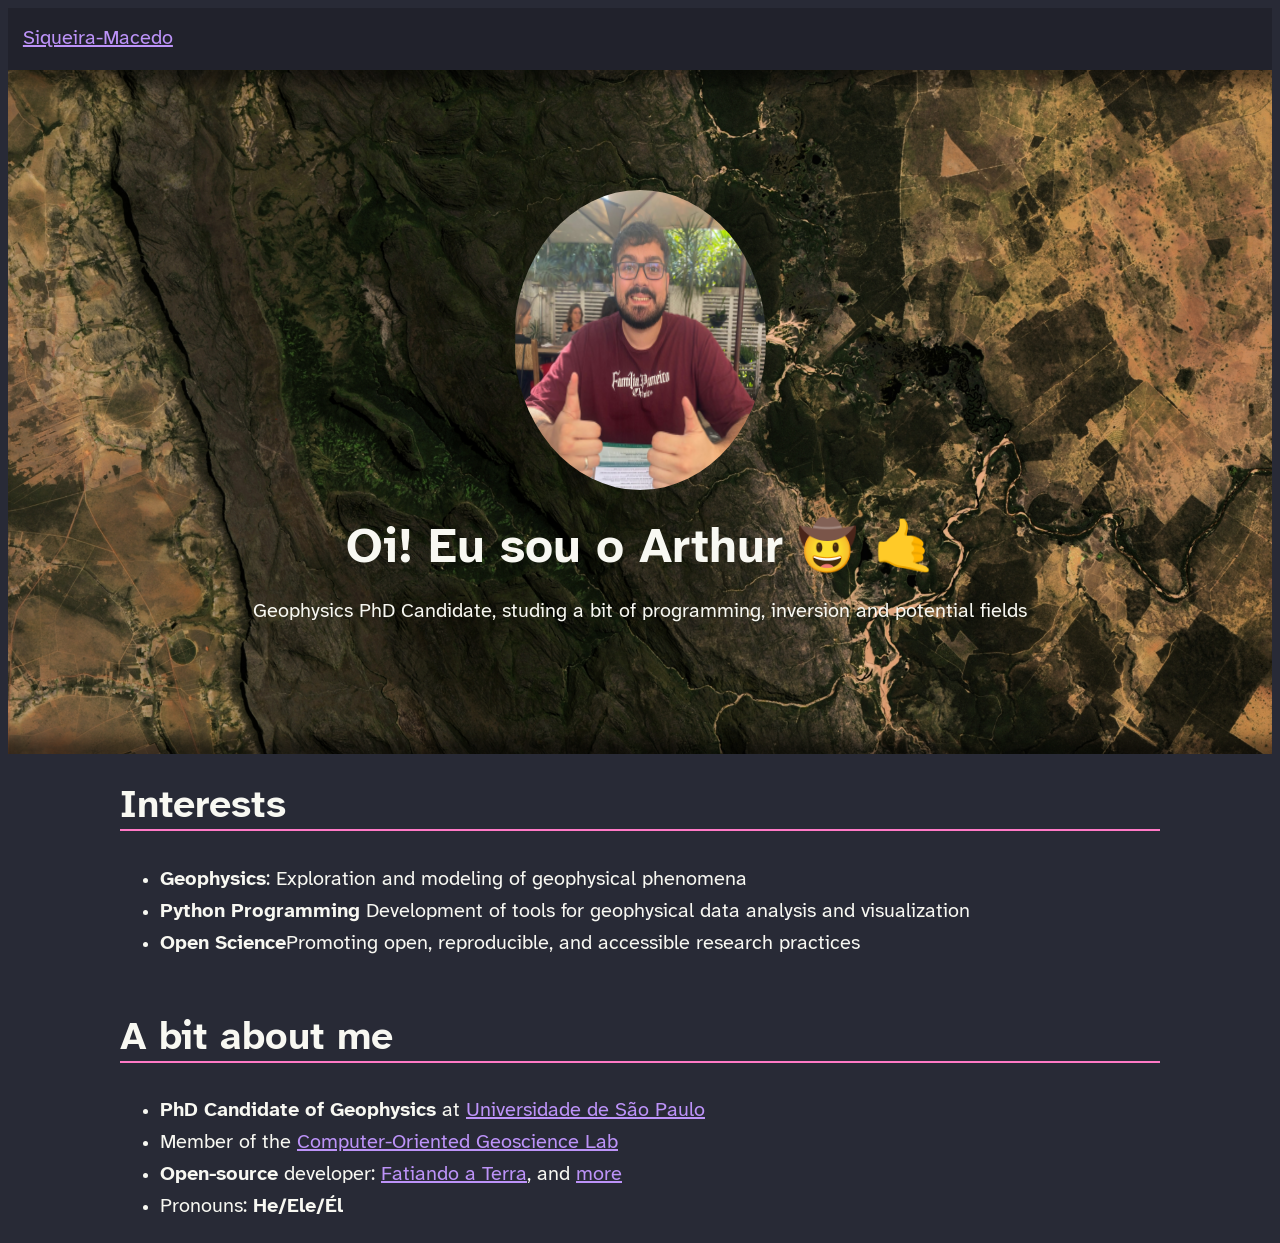
==== html/index.html @ d5e0dd9d "Add an scratch of my personal page" ====
<!DOCTYPE html>
<html lang="en">
<head>
    <meta charset="UTF-8">
    <meta name="viewport" content="width=device-width, initial-scale=1.0">
    <title>Siqueira-Macedo</title>
    <!--Main CSS style sheet-->
    <link rel="stylesheet" href="../css/style.css">
    <!-- Atkinson Hyperlegible fonts -->
    <link rel="stylesheet" href="../pkg/atkinson-hyperlegible-next/font.css">
    <link rel="stylesheet" href="../pkg/atkinson-hyperlegible-mono/font.css">
</head>
<body>
    <header id="top">
    <div class="content-wide spread">
      <a aria-label="Home" class="font-bold" href=".">Siqueira-Macedo</a>
    </div>
  </header>

  

    <main class="flow">
        <div class="banner" style="background-image: url(../images/vale-do-pati.jpg)">
                <div class="profile flow">
            <img 
                src="../images/arthur.png" 
                alt="Arthur Siqueira-Macedo" 
                title="Arthur Siqueira-Macedo" 
                width="250" 
                height="300" 
                draggable="true"
                loading="lazy"
            >
        </div>
        <div class="center-content">
          <h1>Oi! Eu sou o Arthur &#x1F920; &#x1F919;</h1>
          <p> Geophysics PhD Candidate, studing a bit of programming, inversion and potential fields</p>
        </div>
    </main>


    <div class="content margin-top-2xl flow">
        <h2 id="interests"> Interests</h2>
            <ul>
                <li> <strong>Geophysics</strong>: Exploration and modeling of geophysical phenomena</li>
                <li> <strong> Python Programming </strong> Development of tools for geophysical data analysis and visualization</li>
                <li> <strong>Open Science</strong>Promoting open, reproducible, and accessible research practices</li>
                
            </ul>

        <h2 id="a-bit-about-me">A bit about me</h2>
            <ul>
                <li><strong>PhD Candidate of Geophysics</strong> at <a href="https://www.iag.usp.br">Universidade de São Paulo</a></li>
                <li>Member of the <a href="https://www.compgeolab.org">Computer-Oriented Geoscience Lab</a></li>
                <li><strong>Open-source</strong> developer:
                <a href="https://www.fatiando.org">Fatiando a Terra</a>,
                and <a href="https://github.com/arthursmacedo">more</a></li>
                <li>Pronouns: <strong>He/Ele/Él</strong></li>
            </ul>

</div>
</body>
</html>
---- css/style.css ----
/* Typography and colors for main elements */
/*****************************************************************************/
:root {
  /* Dracula Official Palette */
  --color-dark: #282a36;        /* Dark Background */
  --color-medium: #6272a4;      /* Comment / Muted Text */
  --color-lightish: #44475a;    /* Current Line / Card Background */
  --color-light: #f8f8f2;       /* Foreground / Main Text */
  --color-primary: #bd93f9;     /* Purple */
  --color-secondary: #ff79c6;   /* Pink */
  --color-muted: #8be9fd;       /* Cyan */
  --color-extramuted: #6272a455;/* Semi-transparent Comment */

  /* Type scale calculated using https://utopia.fyi/type/calculator */
  --size--1: clamp(0.94rem, calc(0.90rem + 0.18vw), 1.04rem);
  --size-0: clamp(1.13rem, calc(1.08rem + 0.22vw), 1.25rem);
  --size-1: clamp(1.41rem, calc(1.35rem + 0.27vw), 1.56rem);
  --size-2: clamp(1.76rem, calc(1.69rem + 0.34vw), 1.95rem);
  --size-3: clamp(2.20rem, calc(2.11rem + 0.42vw), 2.44rem);
  --size-4: clamp(2.75rem, calc(2.64rem + 0.53vw), 3.05rem);
  --size-5: clamp(3.43rem, calc(3.30rem + 0.66vw), 3.82rem);

  /* Space scale calculated using https://utopia.fyi/space/calculator/ */
  --space-3xs: clamp(0.31rem, calc(0.31rem + 0.00vw), 0.31rem);
  --space-2xs: clamp(0.56rem, calc(0.54rem + 0.10vw), 0.63rem);
  --space-xs: clamp(0.88rem, calc(0.85rem + 0.10vw), 0.94rem);
  --space-s: clamp(1.13rem, calc(1.08rem + 0.21vw), 1.25rem);
  --space-m: clamp(1.69rem, calc(1.63rem + 0.31vw), 1.88rem);
  --space-l: clamp(2.25rem, calc(2.17rem + 0.42vw), 2.50rem);
  --space-xl: clamp(3.38rem, calc(3.25rem + 0.63vw), 3.75rem);
  --space-2xl: clamp(4.50rem, calc(4.33rem + 0.83vw), 5.00rem);
  --space-3xl: clamp(6.75rem, calc(6.50rem + 1.25vw), 7.50rem);
  --space-4xl: clamp(10.13rem, calc(9.75rem + 1.88vw), 11.25rem);
  --space-5xl: clamp(15.75rem, calc(15.1413rem + 3.0435vw), 17.5rem);

  /* Spaces and other sizes */
  --gutter: var(--space-xs);
  --block-border: 0.35em;
}

body {
  background: var(--color-dark);
  color: var(--color-light);
  font-family: "Atkinson Hyperlegible Next", sans-serif;
  font-size: var(--size-0);
  line-height: 1.6;
}

a {
  color: var(--color-primary);
  text-decoration: underline;
}

a:hover {
  color: var(--color-secondary);
}

h1,
h2,
h3 {
  color: var(--color-light);
  font-weight: 800;
  line-height: 1.1;
}

h1 {
  font-size: var(--size-4);
}

h2 {
  font-size: var(--size-3);
  border-bottom: 2px solid var(--color-secondary);
}

h3 {
  font-size: var(--size-1);
}

hr {
  height: 3px;
  background-color: var(--color-extramuted);
  opacity: 1;
  border: none;
  margin-bottom: 3em;
  --flow-space: 3em;
}

code {
  font-family: "Atkinson Hyperlegible Mono", monospace;
  background-color: var(--color-lightish);
  color: var(--color-secondary);
  padding: .2em .3em;
  border-radius: 6px;
}

pre {
  width: 100%;
  background-color: var(--color-lightish);
  color: var(--color-light);
  border-radius: 0.25em;
  overflow: auto;
  display: block;
  padding: var(--gutter);
}

pre > code {
  padding: 0;
  background-color: transparent;
  color: inherit;
}

header, footer {
  background-color: #21222c; /* Levemente mais escuro que a página */
  background-size: cover;
  color: var(--color-light);
}

header {
  padding: var(--gutter);
}

header img {
  height: 40px;
  width: auto;
}

footer {
  padding: var(--space-xl) var(--gutter);
  margin-top: var(--space-3xl);
  line-height: 2;
  border-top: 1px solid var(--color-lightish);
}

footer a {
  color: var(--color-primary);
}

footer a:hover {
  color: var(--color-secondary);
}

nav a {
  color: var(--color-light);
  border-bottom: none;
  text-decoration: none;
}

nav a:hover {
  color: var(--color-secondary);
  border-bottom: none;
  text-decoration: none;
}

nav a.active {
  text-decoration: none;
  border-bottom: 2px solid var(--color-secondary);
}

nav a::after{
  content: "";
  display: block;
  width: 100%;
  height: 2px;
  background: var(--color-secondary);
  transition: transform 0.2s ease-in-out;
  transform: scale(0);
}

nav a:hover::after {
  transform: scale(1);
}

nav a.active:hover::after {
  transform: scale(0);
}

figure > img {
  box-shadow: 0px 4px 15px rgba(0, 0, 0, 0.5);
}

figcaption {
  font-size: var(--size--1);
  color: var(--color-medium);
  text-align: center;
}

figcaption a {
  color: var(--color-muted);
}

figcaption a:hover {
  color: var(--color-primary);
}

img {
  width: 100%;
}

blockquote {
  border-left: var(--block-border) solid var(--color-primary);
  background-color: var(--color-lightish);
  color: var(--color-light);
  padding: var(--gutter);
  border-radius: 0 4px 4px 0;
}


/* Flow and rythm */
/*****************************************************************************/
.flow > * + * {
  margin-block-start: var(--flow-space, 1em);
}

:is(h1, h2, h3, figure) {
  --flow-space: 1.5em;
}

/* Flow elements inside these containers automatically */
blockquote > * + *, figure > * + *, .callout > * + * {
  margin-block-start: 0.5em;
}

.center-content{
  justify-content: center;
  text-align: center;
}

/* Blocks */
/*****************************************************************************/
.content {
  max-width: 80ch;
  margin-left: auto;
  margin-right: auto;
  padding-left: var(--gutter);
  padding-right: var(--gutter);
}

.content-wide {
  max-width: 1320px;
  margin-left: auto;
  margin-right: auto;
}

.banner {
  width: 100%;
  background-size: cover;
  background-position: center right;
  box-shadow:
    inset 0px 30px 15px -15px rgba(0, 0, 0, 0.50),
    inset 0px -30px 15px -15px rgba(0, 0, 0, 0.50);
  padding: var(--space-3xl) 0;
  color: var(--color-light);
  line-height: .25;
  --flow-space: 2em;
}

.banner a {
  color: var(--color-primary);
  text-decoration: none;
  border-bottom: 2px solid var(--color-primary);
}

.banner a:hover {
  color: var(--color-secondary);
  border-bottom: 2px solid var(--color-secondary);
}

.callout {
  background-color: var(--color-lightish);
  border-left: var(--block-border) solid var(--color-primary);
  padding: var(--gutter);
  border-radius: 0 4px 4px 0;
}

.lead {
  font-size: var(--size-1);
  color: var(--color-muted);
}

.profile {
  display: flex;
  flex-wrap: wrap;
  align-items: center;
  justify-content: center;
  gap: var(--gutter) var(--space-m);
  --flow-space: 2em;
}


.profile img {
  border-radius:50%;
  max-width: 20%;
  justify-content: center;
}

.profile-info {
  flex: 3;
  order: 2;
  min-width: 30ch;
  line-height: 1.5;
  --flow-space: 0.5em;
}

.column-container {
  display: flex;
  flex-wrap: wrap;
  align-items: start;
  justify-content: flex-start;
  gap: var(--space-l) var(--space-m);
}

.column-body {
  flex: 3;
  min-width: 70%;
}

.column-body > nav a {
  color: var(--color-primary);
}

.column-body > nav a:hover {
  color: var(--color-secondary);
  text-decoration: underline;
}

.column-nav {
  flex: 1;
  min-width: 18ch;
  height: 100%;
  padding-left: var(--gutter);
  border-left: 2px solid var(--color-extramuted);
  --flow-space: 0.75em;
  position: sticky;
  top: 0;
}

.column-nav a {
  color: var(--color-medium);
}

.column-nav a:hover {
  color: var(--color-light);
  text-decoration: none;
}

.column-nav ol {
  padding-left: 0;
}

.column-nav li {
  list-style-position: inside;
  padding-left: var(--space-3xs);
  border-left: 3px solid transparent;
  line-height: 1.2;
}

.column-nav li::marker {
  color: var(--color-medium);
}

.column-nav li:hover {
  border-left: 3px solid var(--color-secondary);
}

.column-nav li:hover::marker {
  color: var(--color-light);
}

.column-nav li.active {
  border-left: 3px solid var(--color-secondary);
}

.column-nav li.active > a {
  color: var(--color-light);
}

.column-nav li.active::marker {
  color: var(--color-light);
}


/* Utilities */
/*****************************************************************************/
.list-inline {
  display: flex;
  flex-wrap: wrap;
  align-items: center;
  justify-content: flex-start;
  gap: var(--gutter);
  line-height: 1;
  padding-left: 0;
}

.spread {
  display: flex;
  flex-wrap: wrap;
  align-items: center;
  justify-content: space-between;
  gap: var(--gutter);
}


/* Utilities */
/*****************************************************************************/
.flow-large {
  --flow-space: 2.5em;
}

.extra-space {
  margin-top: var(--space-2xl);
}

.extra-space-xl {
  margin-top: var(--space-3xl);
}

.extra-space-xs {
  margin-top: var(--space-l);
}

.font-small {
  font-size: var(--size--1);
}

.font-normal {
  font-size: var(--size-0);
}

.font-large {
  font-size: var(--size-1);
}

.text-center {
  text-align: center;
}

.text-right {
  text-align: right;
}

.text-bold {
  font-weight: bold;
}

.text-italic {
  font-style: italic;
}

.text-muted {
  color: var(--color-medium);
}

.text-muted a {
  color: var(--color-medium);
}

.text-muted a:hover {
  color: var(--color-primary);
}


/* Create thumbnail for youtube videos */
/* ----------------------------------- */

.ratio {
  position: relative;
  width: 100%;
}
.ratio::before {
  display: block;
  padding-top: var(--bs-aspect-ratio);
  content: "";
}
.ratio > * {
  position: absolute;
  top: 0;
  left: 0;
  width: 100%;
  height: 100%;
}

.ratio-1x1 {
  --bs-aspect-ratio: 100%;
}

.ratio-4x3 {
  --bs-aspect-ratio: 75%;
}

.ratio-16x9 {
  --bs-aspect-ratio: 56.25%;
}

.ratio-21x9 {
  --bs-aspect-ratio: 42.8571428571%;
}

.yt {
  background-size: cover;
  text-align: center;
  width: 100%;
  height: 100%;
}

.yt a {
  text-decoration: none;
  color: var(--color-light);
}

.yt a:hover {
  text-decoration: none;
  color: var(--color-secondary);
}

.play-button {
  width: 68px;
  height: 48px;
  position: absolute;
  left: 50%;
  top: 50%;
  margin-left: -34px;
  margin-top: -32px;
  background-color: rgba(40, 42, 54, 0.85);
  border-radius: 10px;
  display: flex;
  transition: background-color 0.2s ease;
}

.play-button:hover {
  background-color: var(--color-secondary);
}

.play-button img {
  width: 25%;
  height: auto;
  margin-left: auto;
  margin-right: auto;
}

.watch-on-yt {
  background-color: rgba(40, 42, 54, 0.85);
  position: absolute;
  left: 0px;
  top: auto;
  bottom: 5px;
  height: 48px;
  width: auto;
  padding: 10px 12px;
  display: flex;
  justify-content: space-between;
  align-items: center;
  font-size: var(--size-0);
  line-height: var(--size-0);
}

.watch-on-yt img {
  height: var(--size-0);
  width: auto;
  margin-left: 0.5rem;
  padding-bottom: 1px;
}
/* ----------------------------------- */
---- pkg/atkinson-hyperlegible-next/font.css ----
/* Define the Atkinson Hyperlegible font */

@font-face {
	font-family: 'Atkinson Hyperlegible Next';
	src: url('AtkinsonHyperlegibleNext-Regular.woff2') format('woff2');
	font-weight: normal;
	font-style: normal;
}

@font-face {
	font-family: 'Atkinson Hyperlegible Next';
	src: url('AtkinsonHyperlegibleNext-RegularItalic.woff2') format('woff2');
	font-weight: normal;
	font-style: italic;
}

@font-face {
	font-family: 'Atkinson Hyperlegible Next';
	src: url('AtkinsonHyperlegibleNext-Bold.woff2') format('woff2');
	font-weight: bold;
	font-style: normal;
}

@font-face {
	font-family: 'Atkinson Hyperlegible Next';
	src: url('AtkinsonHyperlegibleNext-BoldItalic.woff2') format('woff2');
	font-weight: bold;
	font-style: italic;
}
---- pkg/atkinson-hyperlegible-mono/font.css ----
/* Define the Atkinson Hyperlegible Mono font */

@font-face {
	font-family: 'Atkinson Hyperlegible Mono';
	src: url('AtkinsonHyperlegibleMono-Regular.woff2') format('woff2');
	font-weight: normal;
	font-style: normal;
    size-adjust: 90%;
}

@font-face {
	font-family: 'Atkinson Hyperlegible Mono';
	src: url('AtkinsonHyperlegibleMono-Bold.woff2') format('woff2');
	font-weight: bold;
	font-style: normal;
    size-adjust: 90%;
}
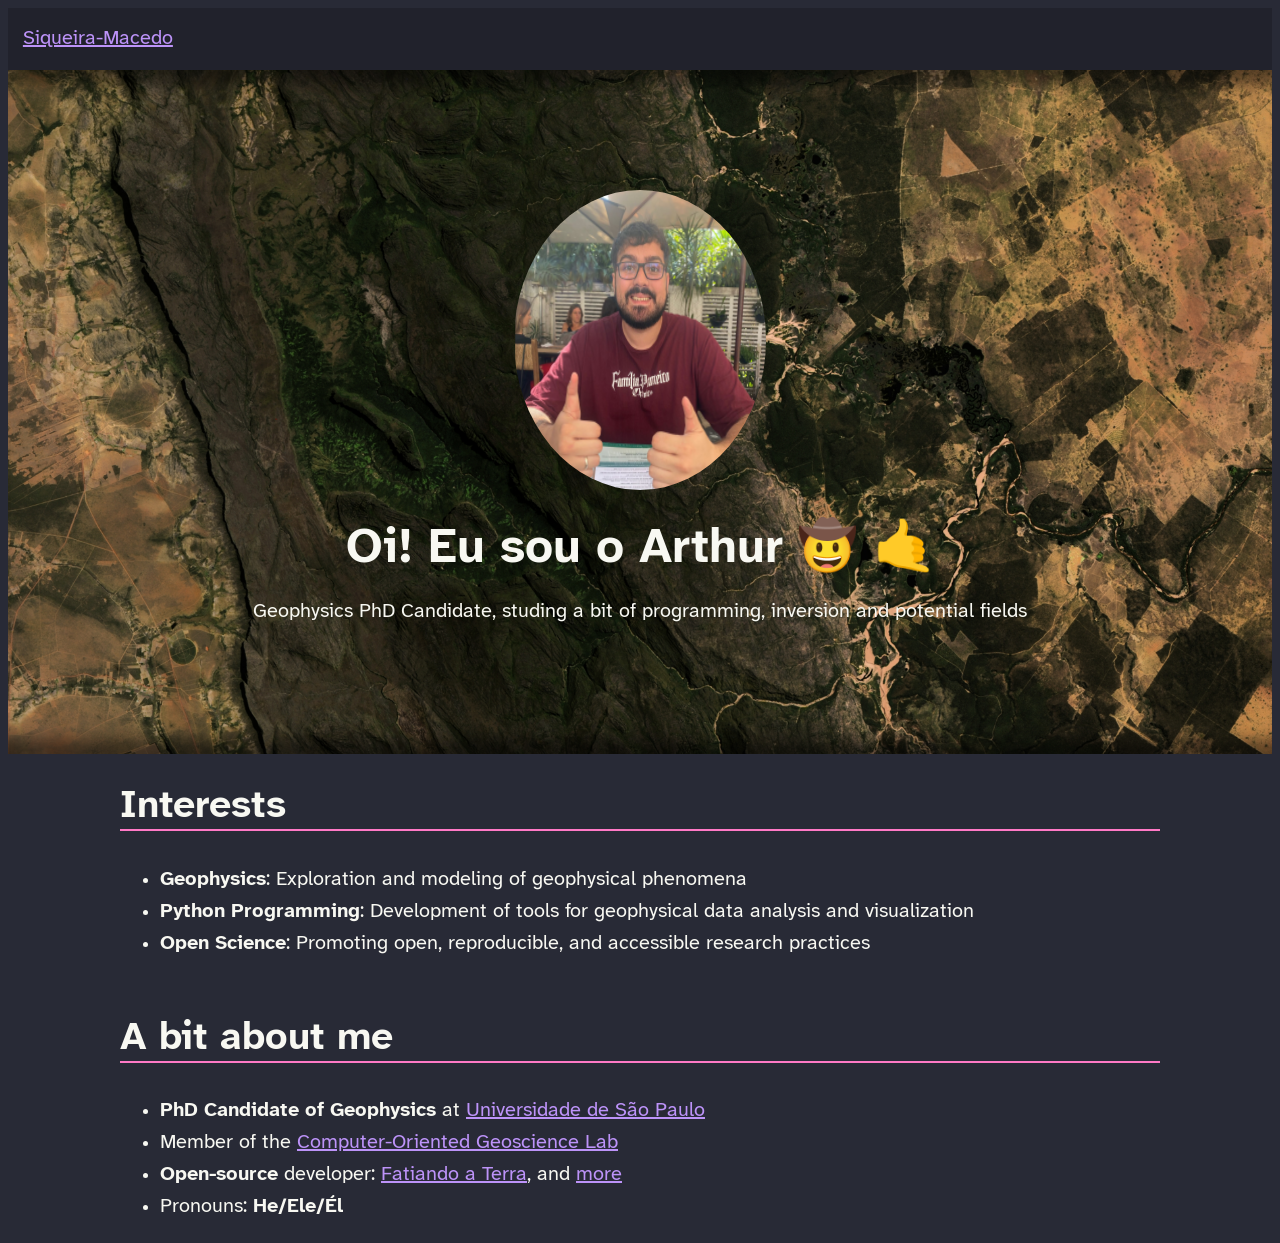
==== commit 9617ed32: "Correct some minor typos" ====
--- a/html/index.html
+++ b/html/index.html
@@ -16,9 +16,6 @@
       <a aria-label="Home" class="font-bold" href=".">Siqueira-Macedo</a>
     </div>
   </header>
-
-  
-
     <main class="flow">
         <div class="banner" style="background-image: url(../images/vale-do-pati.jpg)">
                 <div class="profile flow">
@@ -37,14 +34,12 @@
           <p> Geophysics PhD Candidate, studing a bit of programming, inversion and potential fields</p>
         </div>
     </main>
-
-
     <div class="content margin-top-2xl flow">
         <h2 id="interests"> Interests</h2>
             <ul>
                 <li> <strong>Geophysics</strong>: Exploration and modeling of geophysical phenomena</li>
-                <li> <strong> Python Programming </strong> Development of tools for geophysical data analysis and visualization</li>
-                <li> <strong>Open Science</strong>Promoting open, reproducible, and accessible research practices</li>
+                <li> <strong> Python Programming</strong>: Development of tools for geophysical data analysis and visualization</li>
+                <li> <strong>Open Science</strong>: Promoting open, reproducible, and accessible research practices</li>
                 
             </ul>
 
@@ -57,7 +52,6 @@
                 and <a href="https://github.com/arthursmacedo">more</a></li>
                 <li>Pronouns: <strong>He/Ele/Él</strong></li>
             </ul>
-
 </div>
 </body>
 </html>
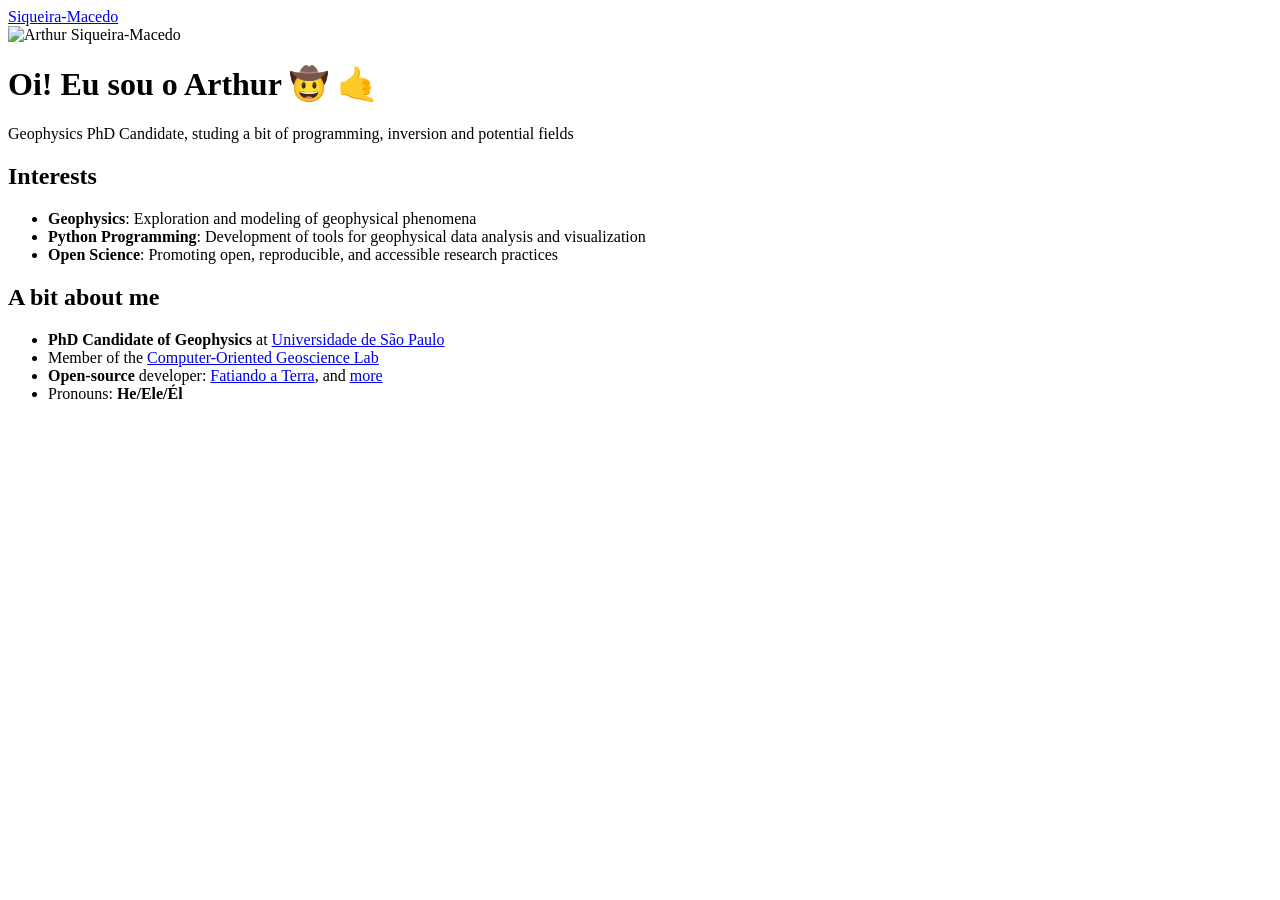
==== commit 8a74c113: "Correct the paths and use the html on the root" ====
--- a/html/index.html
+++ b/html/index.html
@@ -5,10 +5,10 @@
     <meta name="viewport" content="width=device-width, initial-scale=1.0">
     <title>Siqueira-Macedo</title>
     <!--Main CSS style sheet-->
-    <link rel="stylesheet" href="../css/style.css">
+    <link rel="stylesheet" href="css/style.css">
     <!-- Atkinson Hyperlegible fonts -->
-    <link rel="stylesheet" href="../pkg/atkinson-hyperlegible-next/font.css">
-    <link rel="stylesheet" href="../pkg/atkinson-hyperlegible-mono/font.css">
+    <link rel="stylesheet" href="pkg/atkinson-hyperlegible-next/font.css">
+    <link rel="stylesheet" href="pkg/atkinson-hyperlegible-mono/font.css">
 </head>
 <body>
     <header id="top">
@@ -17,10 +17,10 @@
     </div>
   </header>
     <main class="flow">
-        <div class="banner" style="background-image: url(../images/vale-do-pati.jpg)">
+        <div class="banner" style="background-image: url(images/vale-do-pati.jpg)">
                 <div class="profile flow">
             <img 
-                src="../images/arthur.png" 
+                src="images/arthur.png" 
                 alt="Arthur Siqueira-Macedo" 
                 title="Arthur Siqueira-Macedo" 
                 width="250" 
